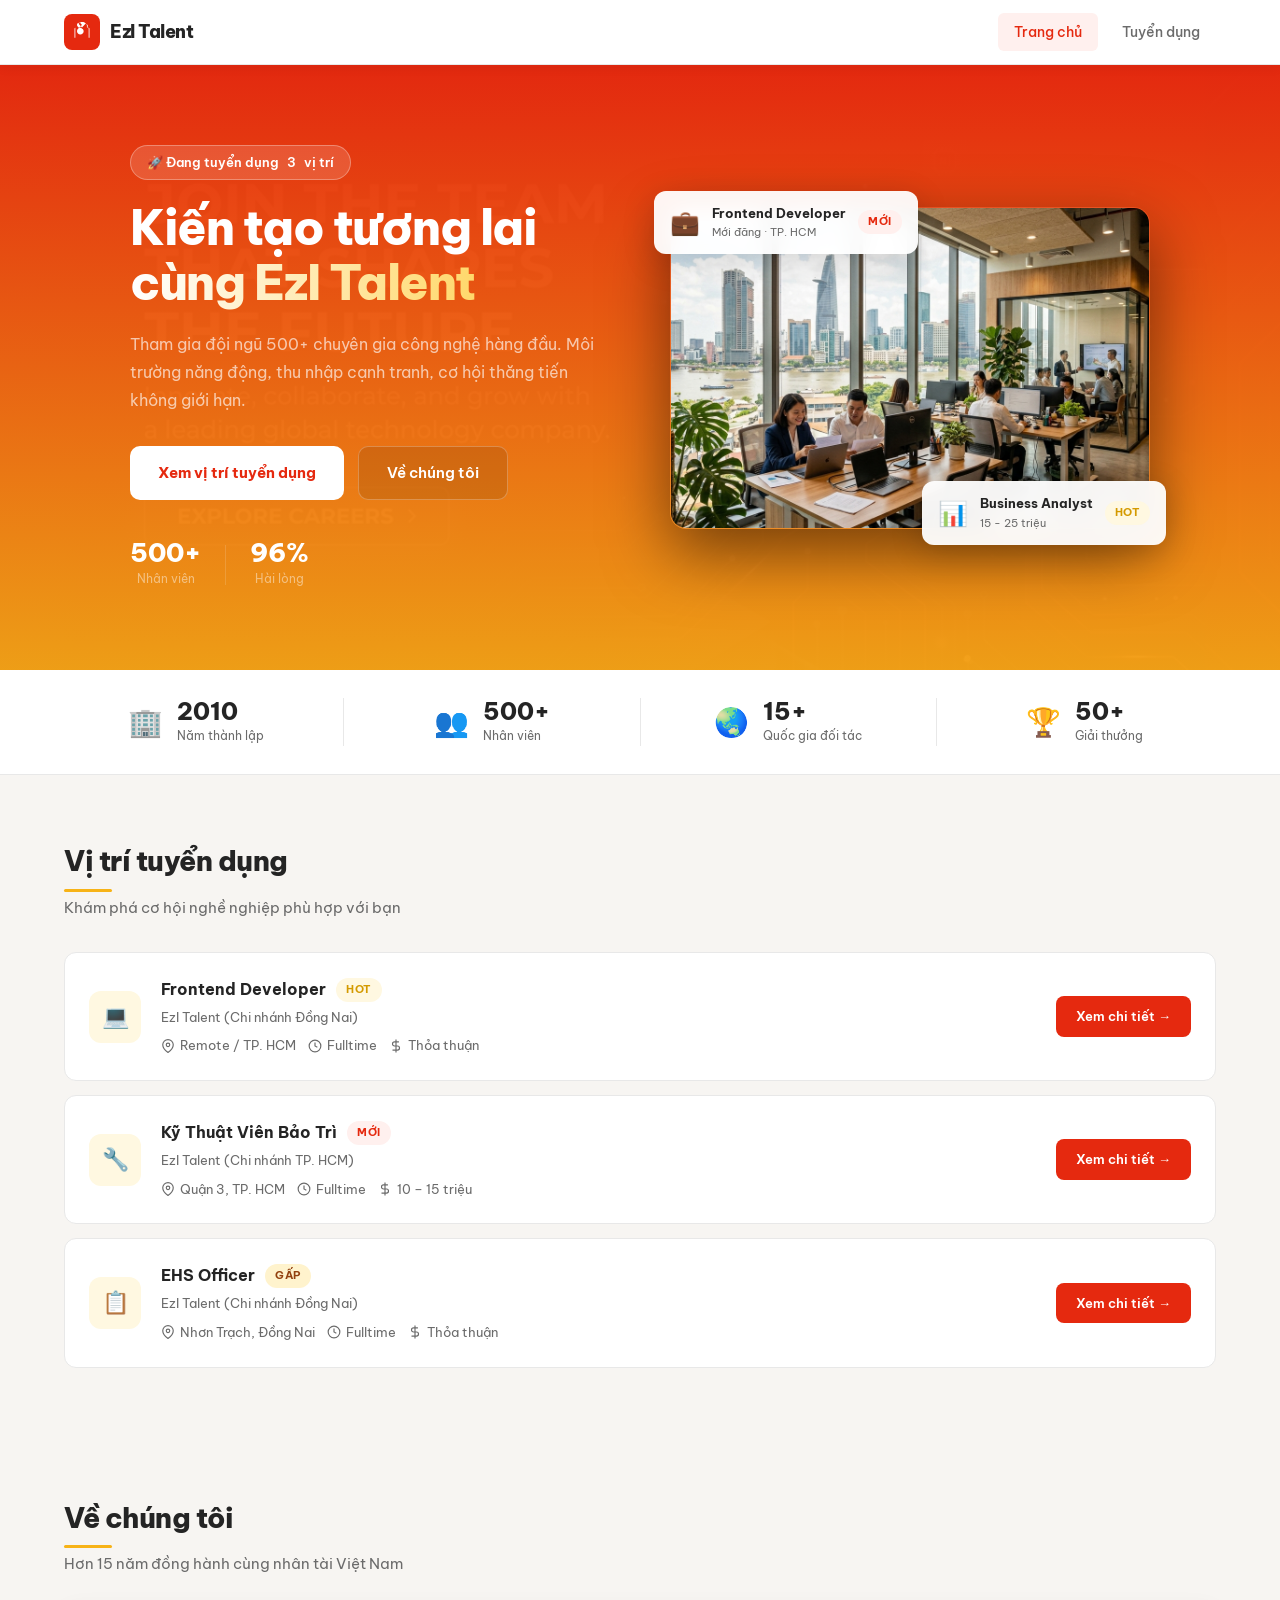
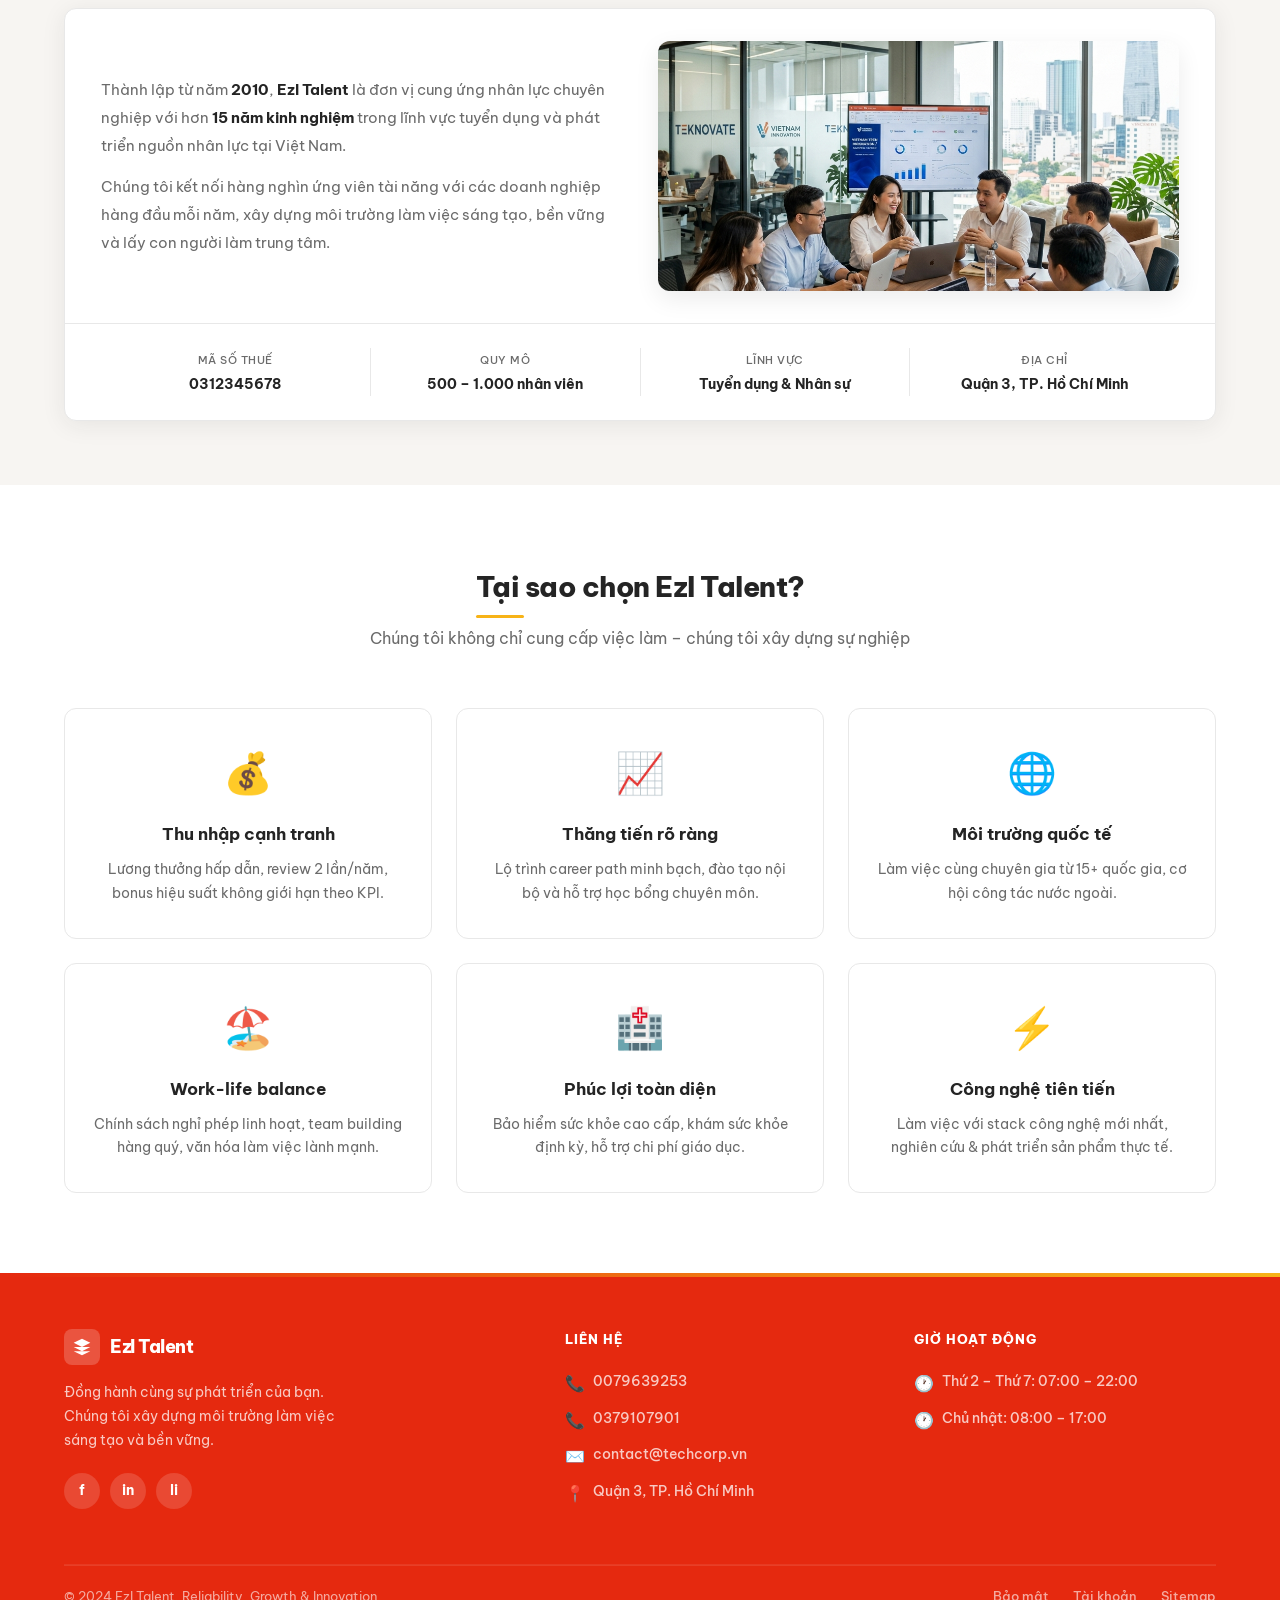
==== index.html @ e42f7048 "Update UI changes" ====
<!DOCTYPE html>
<html lang="vi">
<head>
  <meta charset="UTF-8" />
  <meta name="viewport" content="width=device-width, initial-scale=1.0" />
  <title>EzI Talent – Tuyển Dụng Nhân Tài</title>
  <meta name="description" content="EzI Talent tuyển dụng nhân tài công nghệ hàng đầu. Tham gia đội ngũ chuyên nghiệp, môi trường năng động, phát triển không giới hạn." />
  <link rel="stylesheet" href="style.css" />
  <link rel="stylesheet" href="home.css" />
</head>
<body>

<!-- NAVBAR -->
<nav class="navbar">
  <div class="container navbar-inner">
    <a href="index.html" class="logo">
      <div class="logo-icon">
        <svg viewBox="0 0 24 24"><path d="M20 6h-2.18c.07-.44.18-.88.18-1.34C18 2.54 15.46 0 12.34 0c-1.74 0-3.41.81-4.5 2.09L12 6.5l4.16-4.41C17.37 2.04 19 3.34 19 4.66c0 .7-.34 1.34-.85 1.79L17.5 7H20c.55 0 1 .45 1 1v11H3V8c0-.55.45-1 1-1h4.27l-1.25-1.25C6.54 5.29 6 4.5 6 3.6c0-1.49 1.21-2.6 2.66-2.6.84 0 1.62.38 2.13.98L12 3.5l1.21-1.52A3.6 3.6 0 0 1 13.34 2h-.01L6.68 8.75A4.34 4.34 0 0 0 6 11c0 2.21 1.79 4 4 4s4-1.79 4-4c0-.92-.32-1.75-.85-2.42L10.5 7H4V19h16V8c0-1.1-.9-2-2-2z"/></svg>
      </div>
      EzI Talent
    </a>
    <button class="nav-toggle" id="nav-toggle" aria-label="Menu" onclick="toggleNav()">
      <span></span><span></span><span></span>
    </button>
    <div class="nav-links" id="nav-links">
      <a href="index.html" class="active">Trang chủ</a>
      <a href="index.html#jobs">Tuyển dụng</a>
    </div>
  </div>
</nav>

<!-- HERO -->
<section class="hero">
  <div class="hero-bg"></div>
  <div class="hero-overlay"></div>
  <div class="container hero-content">
    <div class="hero-text">
      <div class="hero-eyebrow" id="job-count-eyebrow">🚀 Đang tuyển dụng <span id="job-count">3</span> vị trí</div>
      <h1 class="hero-title">Kiến tạo tương lai<br/><span>cùng EzI Talent</span></h1>
      <p class="hero-desc">Tham gia đội ngũ 500+ chuyên gia công nghệ hàng đầu. Môi trường năng động, thu nhập cạnh tranh, cơ hội thăng tiến không giới hạn.</p>
      <div class="hero-actions">
        <a href="#jobs" class="hero-btn-main">Xem vị trí tuyển dụng</a>
        <a href="#about" class="hero-btn-outline">Về chúng tôi</a>
      </div>
      <div class="hero-stats">
        <div class="hero-stat"><span class="hero-stat-num">500+</span><span class="hero-stat-label">Nhân viên</span></div>

        <div class="hero-stat-divider"></div>
        <div class="hero-stat"><span class="hero-stat-num">96%</span><span class="hero-stat-label">Hài lòng</span></div>
      </div>
    </div>
    <div class="hero-visual">
      <div class="hero-card-float">
        <div class="hcf-icon">💼</div>
        <div><div class="hcf-title">Frontend Developer</div><div class="hcf-sub">Mới đăng · TP. HCM</div></div>
        <span class="badge badge-new">Mới</span>
      </div>
      <div class="hero-card-float hcf2">
        <div class="hcf-icon">📊</div>
        <div><div class="hcf-title">Business Analyst</div><div class="hcf-sub">15 - 25 triệu</div></div>
        <span class="badge badge-hot">Hot</span>
      </div>
      <div class="hero-img-wrap">
        <img src="office_banner.png" alt="EzI Talent office" />
      </div>
    </div>
  </div>
</section>

<!-- STATS BAR -->
<section class="stats-bar">
  <div class="container stats-grid">
    <div class="stat-item">
      <div class="stat-icon">🏢</div>
      <div><div class="stat-num">2010</div><div class="stat-label">Năm thành lập</div></div>
    </div>
    <div class="stat-divider"></div>
    <div class="stat-item">
      <div class="stat-icon">👥</div>
      <div><div class="stat-num">500+</div><div class="stat-label">Nhân viên</div></div>
    </div>
    <div class="stat-divider"></div>
    <div class="stat-item">
      <div class="stat-icon">🌏</div>
      <div><div class="stat-num">15+</div><div class="stat-label">Quốc gia đối tác</div></div>
    </div>
    <div class="stat-divider"></div>
    <div class="stat-item">
      <div class="stat-icon">🏆</div>
      <div><div class="stat-num">50+</div><div class="stat-label">Giải thưởng</div></div>
    </div>
  </div>
</section>



<!-- JOBS SECTION -->
<section class="jobs-section" id="jobs">
  <div class="container">

    <div class="jobs-header">
      <div>
        <h2 class="section-title">Vị trí tuyển dụng</h2>
        <p class="jobs-subtitle">Khám phá cơ hội nghề nghiệp phù hợp với bạn</p>
      </div>
    </div>

    <div class="jobs-list" id="jobs-list">

      <div class="job-card" data-cat="tech">
        <div class="job-icon">💻</div>
        <div class="job-info">
          <div class="job-title-row">
            <span class="job-title">Frontend Developer</span>
            <span class="badge badge-hot">Hot</span>
          </div>
          <div class="job-company">EzI Talent (Chi nhánh Đồng Nai)</div>
          <div class="job-meta">
            <span class="job-meta-item"><svg viewBox="0 0 24 24" fill="none" stroke="currentColor" stroke-width="2"><path d="M21 10c0 7-9 13-9 13s-9-6-9-13a9 9 0 0 1 18 0z"/><circle cx="12" cy="10" r="3"/></svg>Remote / TP. HCM</span>
            <span class="job-meta-item"><svg viewBox="0 0 24 24" fill="none" stroke="currentColor" stroke-width="2"><circle cx="12" cy="12" r="10"/><polyline points="12,6 12,12 16,14"/></svg>Fulltime</span>
            <span class="job-meta-item"><svg viewBox="0 0 24 24" fill="none" stroke="currentColor" stroke-width="2"><line x1="12" y1="1" x2="12" y2="23"/><path d="M17 5H9.5a3.5 3.5 0 0 0 0 7h5a3.5 3.5 0 0 1 0 7H6"/></svg>Thỏa thuận</span>
          </div>
        </div>
        <a href="job-detail.html" class="btn-detail">Xem chi tiết →</a>
      </div>

      <div class="job-card" data-cat="tech">
        <div class="job-icon">🔧</div>
        <div class="job-info">
          <div class="job-title-row">
            <span class="job-title">Kỹ Thuật Viên Bảo Trì</span>
            <span class="badge badge-new">Mới</span>
          </div>
          <div class="job-company">EzI Talent (Chi nhánh TP. HCM)</div>
          <div class="job-meta">
            <span class="job-meta-item"><svg viewBox="0 0 24 24" fill="none" stroke="currentColor" stroke-width="2"><path d="M21 10c0 7-9 13-9 13s-9-6-9-13a9 9 0 0 1 18 0z"/><circle cx="12" cy="10" r="3"/></svg>Quận 3, TP. HCM</span>
            <span class="job-meta-item"><svg viewBox="0 0 24 24" fill="none" stroke="currentColor" stroke-width="2"><circle cx="12" cy="12" r="10"/><polyline points="12,6 12,12 16,14"/></svg>Fulltime</span>
            <span class="job-meta-item"><svg viewBox="0 0 24 24" fill="none" stroke="currentColor" stroke-width="2"><line x1="12" y1="1" x2="12" y2="23"/><path d="M17 5H9.5a3.5 3.5 0 0 0 0 7h5a3.5 3.5 0 0 1 0 7H6"/></svg>10 – 15 triệu</span>
          </div>
        </div>
        <a href="job-detail.html" class="btn-detail">Xem chi tiết →</a>
      </div>

      <div class="job-card" data-cat="biz">
        <div class="job-icon">📋</div>
        <div class="job-info">
          <div class="job-title-row">
            <span class="job-title">EHS Officer</span>
            <span class="badge badge-urgent">Gấp</span>
          </div>
          <div class="job-company">EzI Talent (Chi nhánh Đồng Nai)</div>
          <div class="job-meta">
            <span class="job-meta-item"><svg viewBox="0 0 24 24" fill="none" stroke="currentColor" stroke-width="2"><path d="M21 10c0 7-9 13-9 13s-9-6-9-13a9 9 0 0 1 18 0z"/><circle cx="12" cy="10" r="3"/></svg>Nhơn Trạch, Đồng Nai</span>
            <span class="job-meta-item"><svg viewBox="0 0 24 24" fill="none" stroke="currentColor" stroke-width="2"><circle cx="12" cy="12" r="10"/><polyline points="12,6 12,12 16,14"/></svg>Fulltime</span>
            <span class="job-meta-item"><svg viewBox="0 0 24 24" fill="none" stroke="currentColor" stroke-width="2"><line x1="12" y1="1" x2="12" y2="23"/><path d="M17 5H9.5a3.5 3.5 0 0 0 0 7h5a3.5 3.5 0 0 1 0 7H6"/></svg>Thỏa thuận</span>
          </div>
        </div>
        <a href="job-detail.html" class="btn-detail">Xem chi tiết →</a>
      </div>


    </div>


  </div>
</section>

<!-- ABOUT US -->
<section class="about-section" id="about">
  <div class="container">

    <div class="jobs-header">
      <div>
        <h2 class="section-title">Về chúng tôi</h2>
        <p class="jobs-subtitle">Hơn 15 năm đồng hành cùng nhân tài Việt Nam</p>
      </div>
    </div>

    <div class="about-card">
      <div class="about-card-body">
        <div class="about-card-content">
          <p class="about-desc">
            Thành lập từ năm <strong>2010</strong>, <strong>EzI Talent</strong> là đơn vị cung ứng nhân lực chuyên nghiệp với hơn <strong>15 năm kinh nghiệm</strong> trong lĩnh vực tuyển dụng và phát triển nguồn nhân lực tại Việt Nam.
          </p>
          <p class="about-desc">
            Chúng tôi kết nối hàng nghìn ứng viên tài năng với các doanh nghiệp hàng đầu mỗi năm, xây dựng môi trường làm việc sáng tạo, bền vững và lấy con người làm trung tâm.
          </p>
        </div>
        <div class="about-card-image">
          <img src="team_photo.png" alt="Đội ngũ EzI Talent" />
        </div>
      </div>
      <div class="about-highlights">
        <div class="about-hl-item">
          <span class="about-hl-label">Mã số thuế</span>
          <span class="about-hl-val">0312345678</span>
        </div>
        <div class="about-hl-divider"></div>
        <div class="about-hl-item">
          <span class="about-hl-label">Quy mô</span>
          <span class="about-hl-val">500 – 1.000 nhân viên</span>
        </div>
        <div class="about-hl-divider"></div>
        <div class="about-hl-item">
          <span class="about-hl-label">Lĩnh vực</span>
          <span class="about-hl-val">Tuyển dụng & Nhân sự</span>
        </div>
        <div class="about-hl-divider"></div>
        <div class="about-hl-item">
          <span class="about-hl-label">Địa chỉ</span>
          <span class="about-hl-val">Quận 3, TP. Hồ Chí Minh</span>
        </div>
      </div>
    </div>

  </div>
</section>

<!-- WHY US -->
<section class="why-section">
  <div class="container">
    <div class="why-header">
      <h2 class="section-title">Tại sao chọn EzI Talent?</h2>
      <p>Chúng tôi không chỉ cung cấp việc làm – chúng tôi xây dựng sự nghiệp</p>
    </div>
    <div class="why-grid">
      <div class="why-card">
        <div class="why-icon">💰</div>
        <h3>Thu nhập cạnh tranh</h3>
        <p>Lương thưởng hấp dẫn, review 2 lần/năm, bonus hiệu suất không giới hạn theo KPI.</p>
      </div>
      <div class="why-card">
        <div class="why-icon">📈</div>
        <h3>Thăng tiến rõ ràng</h3>
        <p>Lộ trình career path minh bạch, đào tạo nội bộ và hỗ trợ học bổng chuyên môn.</p>
      </div>
      <div class="why-card">
        <div class="why-icon">🌐</div>
        <h3>Môi trường quốc tế</h3>
        <p>Làm việc cùng chuyên gia từ 15+ quốc gia, cơ hội công tác nước ngoài.</p>
      </div>
      <div class="why-card">
        <div class="why-icon">🏖️</div>
        <h3>Work-life balance</h3>
        <p>Chính sách nghỉ phép linh hoạt, team building hàng quý, văn hóa làm việc lành mạnh.</p>
      </div>
      <div class="why-card">
        <div class="why-icon">🏥</div>
        <h3>Phúc lợi toàn diện</h3>
        <p>Bảo hiểm sức khỏe cao cấp, khám sức khỏe định kỳ, hỗ trợ chi phí giáo dục.</p>
      </div>
      <div class="why-card">
        <div class="why-icon">⚡</div>
        <h3>Công nghệ tiên tiến</h3>
        <p>Làm việc với stack công nghệ mới nhất, nghiên cứu & phát triển sản phẩm thực tế.</p>
      </div>
    </div>
  </div>
</section>

<!-- FOOTER -->
<footer>
  <div class="container">
    <div class="footer-grid">
      <div class="footer-brand">
        <div class="logo">
          <div class="logo-icon">
            <svg viewBox="0 0 24 24"><path d="M12 2L2 7l10 5 10-5-10-5zM2 17l10 5 10-5M2 12l10 5 10-5"/></svg>
          </div>
          EzI Talent
        </div>
        <p>Đồng hành cùng sự phát triển của bạn. Chúng tôi xây dựng môi trường làm việc sáng tạo và bền vững.</p>
        <div class="footer-socials">
          <a href="#" title="Facebook">f</a>
          <a href="#" title="Instagram">in</a>
          <a href="#" title="LinkedIn">li</a>
        </div>
      </div>

      <div class="footer-col">
        <h4>Liên hệ</h4>
        <div class="contact-item"><span>📞</span> 0079639253</div>
        <div class="contact-item"><span>📞</span> 0379107901</div>
        <div class="contact-item"><span>✉️</span> contact@techcorp.vn</div>
        <div class="contact-item"><span>📍</span> Quận 3, TP. Hồ Chí Minh</div>
      </div>
      <div class="footer-col">
        <h4>Giờ hoạt động</h4>
        <div class="contact-item"><span>🕐</span>Thứ 2 – Thứ 7: 07:00 – 22:00</div>
        <div class="contact-item"><span>🕐</span>Chủ nhật: 08:00 – 17:00</div>
      </div>
    </div>
    <div class="footer-bottom">
      <span>© 2024 EzI Talent. Reliability, Growth & Innovation.</span>
      <div class="footer-bottom-links">
        <a href="#">Bảo mật</a>
        <a href="#">Tài khoản</a>
        <a href="#">Sitemap</a>
      </div>
    </div>
  </div>
</footer>

<script>


// Auto-count job listings
(function() {
  const count = document.querySelectorAll('#jobs-list .job-card').length;
  const el = document.getElementById('job-count');
  if (el && count > 0) el.textContent = count;
})();

// Animate on scroll
const observer = new IntersectionObserver(entries => {
  entries.forEach(e => { if(e.isIntersecting) { e.target.classList.add('visible'); }});
}, { threshold: 0.1 });
document.querySelectorAll('.job-card, .why-card, .stat-item').forEach(el => {
  el.style.opacity = '0'; el.style.transform = 'translateY(20px)';
  el.style.transition = 'opacity 0.5s ease, transform 0.5s ease';
  observer.observe(el);
});
document.addEventListener('DOMContentLoaded', () => {
  document.querySelectorAll('.visible').forEach(el => {
    el.style.opacity = '1'; el.style.transform = 'translateY(0)';
  });
});
const obs2 = new IntersectionObserver(entries => {
  entries.forEach(e => {
    if(e.isIntersecting) { e.target.style.opacity='1'; e.target.style.transform='translateY(0)'; }
  });
}, { threshold: 0.1, rootMargin: '0px 0px -50px 0px' });
document.querySelectorAll('.job-card, .why-card').forEach(el => obs2.observe(el));
</script>
<script>
function toggleNav() {
  const btn = document.getElementById("nav-toggle");
  const links = document.getElementById("nav-links");
  btn.classList.toggle("open");
  links.classList.toggle("open");
}
// Close nav when a link is clicked
document.querySelectorAll(".nav-links a").forEach(a => {
  a.addEventListener("click", () => {
    document.getElementById("nav-toggle").classList.remove("open");
    document.getElementById("nav-links").classList.remove("open");
  });
});
</script>
</body>
</html>
---- style.css ----
@import url('https://fonts.googleapis.com/css2?family=Be+Vietnam+Pro:ital,wght@0,300;0,400;0,500;0,600;0,700;0,800;1,400&display=swap');

:root {
  --primary: #E5290F;
  --primary-dark: #B71C0A;
  --primary-light: #FFF0EE;
  --secondary: #F7B317;
  --secondary-dark: #D49A00;
  --secondary-light: #FFF8E1;
  --tertiary: #FFD86B;
  --dark: #242424;
  --text: #242424;
  --text-light: #6B6B6B;
  --border: #E8E8E8;
  --bg: #F7F5F2;
  --white: #FFFFFF;
  --shadow: 0 4px 24px rgba(36, 36, 36, 0.08);
  --shadow-hover: 0 8px 40px rgba(229, 41, 15, 0.15);
  --radius: 12px;
  --radius-sm: 6px;
  --transition: all 0.3s cubic-bezier(0.4, 0, 0.2, 1);
}

* {
  margin: 0;
  padding: 0;
  box-sizing: border-box;
}

html {
  scroll-behavior: smooth;
}

body {
  font-family: 'Be Vietnam Pro', sans-serif;
  color: var(--text);
  background: var(--white);
  line-height: 1.6;
  font-size: 15px;
}

a {
  text-decoration: none;
  color: inherit;
}

ul {
  list-style: none;
}

img {
  max-width: 100%;
  display: block;
}

.container {
  max-width: 1200px;
  margin: 0 auto;
  padding: 0 24px;
}

/* ===== NAVBAR ===== */
.navbar {
  position: sticky;
  top: 0;
  z-index: 1000;
  background: var(--white);
  border-bottom: 1px solid var(--border);
  box-shadow: 0 2px 12px rgba(36, 36, 36, 0.06);
}

.navbar-inner {
  display: flex;
  align-items: center;
  justify-content: space-between;
  height: 64px;
}

.logo {
  display: flex;
  align-items: center;
  gap: 10px;
  font-weight: 800;
  font-size: 18px;
  color: var(--dark);
  letter-spacing: -0.5px;
  flex-shrink: 0;
}

.logo-icon {
  width: 36px;
  height: 36px;
  background: var(--primary);
  border-radius: 8px;
  display: flex;
  align-items: center;
  justify-content: center;
  flex-shrink: 0;
}

.logo-icon svg {
  width: 20px;
  height: 20px;
  fill: white;
}

.nav-links {
  display: flex;
  align-items: center;
  gap: 8px;
}

.nav-links a {
  padding: 8px 16px;
  border-radius: var(--radius-sm);
  font-weight: 500;
  font-size: 14px;
  color: var(--text-light);
  transition: var(--transition);
}

.nav-links a:hover,
.nav-links a.active {
  color: var(--primary);
  background: var(--primary-light);
}

/* Hamburger button */
.nav-toggle {
  display: none;
  flex-direction: column;
  justify-content: center;
  align-items: center;
  gap: 5px;
  width: 40px;
  height: 40px;
  background: none;
  border: none;
  cursor: pointer;
  padding: 6px;
  border-radius: var(--radius-sm);
  transition: var(--transition);
}

.nav-toggle:hover {
  background: var(--primary-light);
}

.nav-toggle span {
  display: block;
  width: 22px;
  height: 2px;
  background: var(--dark);
  border-radius: 2px;
  transition: var(--transition);
}

.nav-toggle.open span:nth-child(1) {
  transform: translateY(7px) rotate(45deg);
}
.nav-toggle.open span:nth-child(2) {
  opacity: 0;
}
.nav-toggle.open span:nth-child(3) {
  transform: translateY(-7px) rotate(-45deg);
}

.btn-primary {
  background: var(--primary);
  color: var(--white) !important;
  padding: 10px 22px !important;
  border-radius: 8px !important;
  font-weight: 600 !important;
  font-size: 14px !important;
  transition: var(--transition) !important;
  border: none;
  cursor: pointer;
}

.btn-primary:hover {
  background: var(--primary-dark) !important;
  transform: translateY(-1px);
  box-shadow: 0 4px 16px rgba(229, 41, 15, 0.3) !important;
  color: white !important;
}

/* ===== BADGE ===== */
.badge {
  display: inline-flex;
  align-items: center;
  padding: 3px 10px;
  border-radius: 20px;
  font-size: 11px;
  font-weight: 700;
  letter-spacing: 0.5px;
  text-transform: uppercase;
  white-space: nowrap;
}

.badge-hot {
  background: var(--secondary-light);
  color: var(--secondary-dark);
}

.badge-new {
  background: var(--primary-light);
  color: var(--primary);
}

.badge-urgent {
  background: #FFF3CD;
  color: #92400E;
}

/* ===== FOOTER ===== */
footer {
  background: var(--primary);
  color: rgba(255, 255, 255, 0.85);
  padding-top: 56px;
  position: relative;
}

footer::before {
  content: '';
  position: absolute;
  top: 0;
  left: 0;
  right: 0;
  height: 4px;
  background: linear-gradient(90deg, var(--primary), var(--secondary));
}

.footer-grid {
  display: grid;
  grid-template-columns: 1.5fr 1fr 1fr;
  gap: 48px;
  padding-bottom: 48px;
  border-bottom: 1px solid rgba(255, 255, 255, 0.08);
}

.footer-brand .logo {
  color: white;
  margin-bottom: 16px;
}

.footer-brand .logo-icon {
  background: rgba(255, 255, 255, 0.2);
}

.footer-brand p {
  font-size: 14px;
  line-height: 1.7;
  color: rgba(255, 255, 255, 0.75);
  max-width: 280px;
}

.footer-socials {
  display: flex;
  gap: 10px;
  margin-top: 20px;
}

.footer-socials a {
  width: 36px;
  height: 36px;
  border-radius: 50%;
  background: rgba(255, 255, 255, 0.15);
  color: white;
  display: flex;
  align-items: center;
  justify-content: center;
  transition: var(--transition);
  font-size: 14px;
  font-weight: 700;
}

.footer-socials a:hover {
  background: white;
  color: var(--primary);
  transform: translateY(-2px);
}

.footer-col h4 {
  font-size: 13px;
  font-weight: 800;
  text-transform: uppercase;
  letter-spacing: 1px;
  color: white;
  margin-bottom: 20px;
}

.footer-col ul li {
  margin-bottom: 10px;
}

.footer-col ul li a {
  font-size: 14px;
  color: rgba(255, 255, 255, 0.75);
  transition: var(--transition);
  font-weight: 500;
}

.footer-col ul li a:hover {
  color: var(--secondary);
  padding-left: 4px;
}

.footer-col .contact-item {
  display: flex;
  align-items: flex-start;
  gap: 8px;
  margin-bottom: 10px;
  font-size: 14px;
  font-weight: 500;
  color: rgba(255, 255, 255, 0.75);
}

.footer-col .contact-item span {
  font-size: 16px;
  margin-top: 1px;
  color: white;
}

.footer-bottom {
  display: flex;
  align-items: center;
  justify-content: space-between;
  padding: 20px 0;
  font-size: 13px;
  color: rgba(255, 255, 255, 0.6);
  border-top: 1px solid rgba(255, 255, 255, 0.1);
  flex-wrap: wrap;
  gap: 12px;
}

.footer-bottom-links {
  display: flex;
  gap: 24px;
  font-weight: 500;
  flex-wrap: wrap;
}

.footer-bottom-links a {
  color: rgba(255, 255, 255, 0.6);
  transition: var(--transition);
}

.footer-bottom-links a:hover {
  color: var(--secondary);
}

/* ===== JOB CARD ===== */
.job-card {
  background: white;
  border: 1px solid var(--border);
  border-radius: var(--radius);
  padding: 24px;
  display: flex;
  align-items: center;
  gap: 20px;
  transition: var(--transition);
  position: relative;
  overflow: hidden;
}

.job-card::before {
  content: '';
  position: absolute;
  left: 0;
  top: 0;
  bottom: 0;
  width: 3px;
  background: var(--secondary);
  transform: scaleY(0);
  transition: var(--transition);
  border-radius: 3px 0 0 3px;
}

.job-card:hover {
  box-shadow: var(--shadow-hover);
  transform: translateY(-2px);
  border-color: rgba(229, 41, 15, 0.2);
}

.job-card:hover::before {
  transform: scaleY(1);
}

.job-icon {
  width: 52px;
  height: 52px;
  flex-shrink: 0;
  background: var(--secondary-light);
  border-radius: 12px;
  display: flex;
  align-items: center;
  justify-content: center;
  font-size: 22px;
}

.job-info {
  flex: 1;
  min-width: 0;
}

.job-title-row {
  display: flex;
  align-items: center;
  gap: 10px;
  margin-bottom: 4px;
  flex-wrap: wrap;
}

.job-title {
  font-size: 16px;
  font-weight: 700;
  color: var(--dark);
  transition: var(--transition);
}

.job-card:hover .job-title {
  color: var(--primary);
}

.job-company {
  font-size: 13px;
  color: var(--text-light);
  margin-bottom: 8px;
  white-space: nowrap;
  overflow: hidden;
  text-overflow: ellipsis;
}

.job-meta {
  display: flex;
  gap: 12px;
  flex-wrap: wrap;
}

.job-meta-item {
  display: flex;
  align-items: center;
  gap: 5px;
  font-size: 13px;
  color: var(--text-light);
  white-space: nowrap;
}

.job-meta-item svg {
  width: 14px;
  height: 14px;
  flex-shrink: 0;
}

.btn-detail {
  background: var(--primary);
  color: white;
  padding: 10px 20px;
  border-radius: 8px;
  font-weight: 600;
  font-size: 13px;
  white-space: nowrap;
  transition: var(--transition);
  border: none;
  cursor: pointer;
  display: inline-flex;
  align-items: center;
  gap: 6px;
  flex-shrink: 0;
}

.btn-detail:hover {
  background: var(--primary-dark);
  transform: translateY(-1px);
  box-shadow: 0 4px 14px rgba(229, 41, 15, 0.35);
}

/* ===== SECTION TITLE ===== */
.section-title {
  font-size: 28px;
  font-weight: 800;
  color: var(--dark);
  letter-spacing: -0.5px;
  position: relative;
  display: inline-block;
}

.section-title::after {
  content: '';
  position: absolute;
  left: 0;
  bottom: -8px;
  width: 48px;
  height: 3px;
  background: var(--secondary);
  border-radius: 2px;
}

/* ===== RESPONSIVE ===== */

/* Tablet: 768px - 1024px */
@media (max-width: 1024px) {
  .footer-grid {
    grid-template-columns: 1fr 1fr;
    gap: 32px;
  }
}

/* Mobile: <= 768px */
@media (max-width: 768px) {
  .container {
    padding: 0 16px;
  }

  /* Navbar mobile */
  .nav-toggle {
    display: flex;
  }

  .nav-links {
    display: none;
    position: absolute;
    top: 64px;
    left: 0;
    right: 0;
    background: white;
    border-bottom: 1px solid var(--border);
    box-shadow: 0 8px 24px rgba(0,0,0,0.1);
    flex-direction: column;
    padding: 12px 16px;
    gap: 4px;
    z-index: 999;
  }

  .nav-links.open {
    display: flex;
  }

  .nav-links a {
    padding: 12px 16px;
    font-size: 15px;
    border-radius: var(--radius-sm);
  }

  /* Job card mobile */
  .job-card {
    flex-wrap: wrap;
    padding: 16px;
    gap: 12px;
  }

  .job-icon {
    width: 44px;
    height: 44px;
    font-size: 20px;
  }

  .job-info {
    flex: 1;
    min-width: 0;
  }

  .job-title {
    font-size: 14px;
  }

  .job-meta {
    gap: 8px;
  }

  .job-meta-item {
    font-size: 12px;
  }

  .btn-detail {
    width: 100%;
    justify-content: center;
    padding: 10px;
  }

  /* Footer */
  .footer-grid {
    grid-template-columns: 1fr 1fr;
    gap: 28px;
  }

  .footer-bottom {
    flex-direction: column;
    text-align: center;
    gap: 8px;
  }

  .footer-bottom-links {
    justify-content: center;
  }

  .section-title {
    font-size: 24px;
  }
}

/* Small mobile: <= 480px */
@media (max-width: 480px) {
  .footer-grid {
    grid-template-columns: 1fr;
  }

  .section-title {
    font-size: 20px;
  }

  .badge {
    font-size: 10px;
    padding: 2px 8px;
  }
}
---- home.css ----
/* HOME PAGE SPECIFIC STYLES */

/* HERO */
.hero {
  position: relative;
  min-height: 600px;
  display: flex;
  align-items: center;
  overflow: hidden;
  background: var(--primary);
}

.hero-bg {
  position: absolute;
  inset: 0;
  background: url('hero_bg.png') center/cover no-repeat;
  opacity: 0.2;
}

.hero-overlay {
  position: absolute;
  inset: 0;
  background: linear-gradient(to bottom, rgba(229, 41, 15, 0.95) 0%, rgba(247, 179, 23, 0.85) 100%);
}

.hero-content {
  position: relative;
  z-index: 2;
  display: grid;
  grid-template-columns: 1fr 1fr;
  gap: 60px;
  align-items: center;
  padding: 80px 24px;
}

.hero-eyebrow {
  display: inline-flex;
  align-items: center;
  gap: 8px;
  background: rgba(255, 255, 255, 0.15);
  border: 1px solid rgba(255, 255, 255, 0.3);
  color: white;
  padding: 6px 16px;
  border-radius: 20px;
  font-size: 13px;
  font-weight: 600;
  margin-bottom: 20px;
  animation: fadeInDown 0.6s ease;
}

.hero-title {
  font-size: 48px;
  font-weight: 800;
  color: white;
  line-height: 1.15;
  letter-spacing: -1.5px;
  margin-bottom: 20px;
  animation: fadeInUp 0.7s ease;
}

.hero-title span {
  background: linear-gradient(90deg, #FFFFFF, var(--tertiary));
  -webkit-background-clip: text;
  -webkit-text-fill-color: transparent;
  background-clip: text;
}

.hero-desc {
  color: rgba(255, 255, 255, 0.65);
  font-size: 16px;
  line-height: 1.75;
  max-width: 480px;
  margin-bottom: 32px;
  animation: fadeInUp 0.8s ease;
}

.hero-actions {
  display: flex;
  gap: 14px;
  margin-bottom: 40px;
  animation: fadeInUp 0.9s ease;
  flex-wrap: wrap;
}

.hero-btn-main {
  background: white;
  color: var(--primary);
  padding: 14px 28px;
  border-radius: 10px;
  font-weight: 700;
  font-size: 15px;
  transition: var(--transition);
  display: inline-flex;
  align-items: center;
  gap: 8px;
}

.hero-btn-main:hover {
  background: var(--secondary-light);
  transform: translateY(-2px);
  box-shadow: 0 8px 24px rgba(0, 0, 0, 0.15);
  color: var(--primary-dark);
}

.hero-btn-outline {
  background: rgba(0, 0, 0, 0.1);
  color: white;
  padding: 14px 28px;
  border-radius: 10px;
  font-weight: 600;
  font-size: 15px;
  border: 1px solid rgba(255, 255, 255, 0.25);
  transition: var(--transition);
}

.hero-btn-outline:hover {
  background: rgba(0, 0, 0, 0.2);
  color: white;
  border-color: rgba(255, 255, 255, 0.5);
}

.hero-stats {
  display: flex;
  align-items: center;
  gap: 24px;
  animation: fadeInUp 1s ease;
  flex-wrap: wrap;
}

.hero-stat {
  text-align: center;
}

.hero-stat-num {
  display: block;
  font-size: 26px;
  font-weight: 800;
  color: white;
  line-height: 1;
}

.hero-stat-label {
  font-size: 12px;
  color: rgba(255, 255, 255, 0.45);
  margin-top: 4px;
}

.hero-stat-divider {
  width: 1px;
  height: 40px;
  background: rgba(255, 255, 255, 0.15);
}

/* Hero Visual */
.hero-visual {
  position: relative;
  animation: fadeInRight 0.9s ease;
}

.hero-img-wrap {
  border-radius: 16px;
  overflow: hidden;
  box-shadow: 0 24px 64px rgba(0, 0, 0, 0.5);
  border: 1px solid rgba(255, 255, 255, 0.08);
}

.hero-img-wrap img {
  width: 100%;
  height: 320px;
  object-fit: cover;
}

.hero-card-float {
  position: absolute;
  background: rgba(255, 255, 255, 0.95);
  backdrop-filter: blur(10px);
  border-radius: 12px;
  padding: 12px 16px;
  display: flex;
  align-items: center;
  gap: 12px;
  box-shadow: 0 8px 32px rgba(0, 0, 0, 0.18);
  animation: float 3s ease-in-out infinite;
  z-index: 10;
}

.hero-card-float.hcf2 {
  bottom: -16px;
  right: -16px;
  animation-delay: 1.5s;
}

.hero-card-float:not(.hcf2) {
  top: -16px;
  left: -16px;
}

.hcf-icon {
  font-size: 24px;
}

.hcf-title {
  font-size: 13px;
  font-weight: 700;
  color: var(--dark);
}

.hcf-sub {
  font-size: 11px;
  color: var(--text-light);
  margin-top: 1px;
}

/* STATS BAR */
.stats-bar {
  background: white;
  border-bottom: 1px solid var(--border);
  padding: 28px 0;
  box-shadow: 0 2px 12px rgba(0, 0, 0, 0.04);
}

.stats-grid {
  display: flex;
  align-items: center;
  justify-content: space-between;
  gap: 16px;
  flex-wrap: wrap;
}

.stat-item {
  display: flex;
  align-items: center;
  gap: 14px;
  flex: 1;
  justify-content: center;
  min-width: 120px;
}

.stat-icon {
  font-size: 28px;
}

.stat-num {
  font-size: 24px;
  font-weight: 800;
  color: var(--dark);
  line-height: 1;
}

.stat-label {
  font-size: 12px;
  color: var(--text-light);
  margin-top: 3px;
}

.stat-divider {
  width: 1px;
  height: 48px;
  background: var(--border);
}

/* JOBS */
.jobs-section {
  padding: 64px 0;
  background: var(--bg);
}

.jobs-section .search-box {
  margin-top: 24px;
  margin-bottom: 40px;
}

.search-box {
  display: flex;
  align-items: center;
  background: white;
  border: 1.5px solid var(--border);
  border-radius: 14px;
  overflow: hidden;
  box-shadow: var(--shadow);
  transition: var(--transition);
}

.search-box:focus-within {
  border-color: var(--primary);
  box-shadow: 0 0 0 3px rgba(211, 47, 47, 0.08);
}

.search-field {
  display: flex;
  align-items: center;
  gap: 10px;
  padding: 16px 20px;
  flex: 1;
  min-width: 0;
}

.search-field input,
.search-field select {
  border: none;
  outline: none;
  font-size: 14px;
  font-family: inherit;
  color: var(--text);
  background: transparent;
  width: 100%;
  min-width: 0;
}

.search-divider {
  width: 1px;
  height: 32px;
  background: var(--border);
  flex-shrink: 0;
}

.search-btn {
  background: var(--primary);
  color: white;
  border: none;
  cursor: pointer;
  padding: 0 32px;
  height: 60px;
  font-size: 15px;
  font-weight: 700;
  font-family: inherit;
  transition: var(--transition);
  white-space: nowrap;
  flex-shrink: 0;
}

.search-btn:hover {
  background: var(--primary-dark);
}

.jobs-header {
  display: flex;
  align-items: flex-end;
  justify-content: space-between;
  margin-bottom: 32px;
  gap: 16px;
  flex-wrap: wrap;
}

.jobs-subtitle {
  color: var(--text-light);
  margin-top: 12px;
  font-size: 15px;
}

.job-filter-tabs {
  display: flex;
  gap: 6px;
  flex-wrap: wrap;
}

.filter-tab {
  border: 1.5px solid var(--border);
  background: white;
  color: var(--text-light);
  padding: 8px 16px;
  border-radius: 8px;
  font-size: 13px;
  font-weight: 600;
  cursor: pointer;
  transition: var(--transition);
  font-family: inherit;
}

.filter-tab:hover,
.filter-tab.active {
  border-color: var(--primary);
  color: var(--primary);
  background: var(--primary-light);
}

.jobs-list {
  display: flex;
  flex-direction: column;
  gap: 14px;
}

.jobs-cta {
  text-align: center;
  margin-top: 36px;
}

.view-all-btn {
  display: inline-flex;
  align-items: center;
  gap: 6px;
  color: var(--primary);
  font-weight: 600;
  font-size: 15px;
  padding: 12px 28px;
  border: 1.5px solid var(--primary);
  border-radius: 10px;
  transition: var(--transition);
}

.view-all-btn:hover {
  background: var(--primary);
  color: white;
  transform: translateY(-2px);
  box-shadow: 0 6px 20px rgba(211, 47, 47, 0.25);
}

/* ABOUT */
.about-section {
  padding: 64px 0;
  background: var(--bg);
}

.about-card {
  background: white;
  border: 1px solid var(--border);
  border-radius: var(--radius);
  box-shadow: var(--shadow);
  overflow: hidden;
}

.about-card-body {
  padding: 32px 36px;
  border-bottom: 1px solid var(--border);
  display: grid;
  grid-template-columns: 1fr 1fr;
  gap: 36px;
  align-items: center;
}

.about-card-image img {
  width: 100%;
  height: 250px;
  object-fit: cover;
  border-radius: var(--radius);
  display: block;
  box-shadow: 0 8px 24px rgba(0, 0, 0, 0.08);
}

.about-desc {
  color: var(--text-light);
  font-size: 15px;
  line-height: 1.85;
  margin-bottom: 14px;
}

.about-desc:last-child {
  margin-bottom: 0;
}

.about-desc strong {
  color: var(--dark);
  font-weight: 700;
}

.about-highlights {
  display: flex;
  align-items: center;
  padding: 24px 36px;
  gap: 0;
}

.about-hl-item {
  display: flex;
  flex-direction: column;
  gap: 5px;
  flex: 1;
  text-align: center;
}

.about-hl-divider {
  width: 1px;
  height: 48px;
  background: var(--border);
  flex-shrink: 0;
}

.about-hl-label {
  font-size: 11px;
  color: var(--text-light);
  font-weight: 500;
  text-transform: uppercase;
  letter-spacing: 0.5px;
}

.about-hl-val {
  font-size: 14px;
  font-weight: 700;
  color: var(--dark);
  line-height: 1.3;
}


/* WHY */
.why-section {
  padding: 80px 0;
}

.why-header {
  text-align: center;
  margin-bottom: 56px;
}

.why-header p {
  color: var(--text-light);
  margin-top: 16px;
  font-size: 16px;
}

.why-grid {
  display: grid;
  grid-template-columns: repeat(3, 1fr);
  gap: 24px;
}

.why-card {
  background: white;
  border: 1px solid var(--border);
  border-radius: var(--radius);
  padding: 32px 28px;
  text-align: center;
  transition: var(--transition);
  position: relative;
  overflow: hidden;
}

.why-card::before {
  content: '';
  position: absolute;
  top: 0;
  left: 0;
  right: 0;
  height: 3px;
  background: linear-gradient(90deg, var(--primary), var(--secondary));
  transform: scaleX(0);
  transition: var(--transition);
}

.why-card:hover {
  box-shadow: var(--shadow-hover);
  transform: translateY(-4px);
  border-color: rgba(229, 41, 15, 0.15);
}

.why-card:hover::before {
  transform: scaleX(1);
}

.why-icon {
  font-size: 40px;
  margin-bottom: 16px;
}

.why-card h3 {
  font-size: 17px;
  font-weight: 700;
  color: var(--dark);
  margin-bottom: 10px;
}

.why-card p {
  font-size: 14px;
  color: var(--text-light);
  line-height: 1.7;
}

/* ANIMATIONS */
@keyframes fadeInDown {
  from { opacity: 0; transform: translateY(-16px); }
  to { opacity: 1; transform: translateY(0); }
}

@keyframes fadeInUp {
  from { opacity: 0; transform: translateY(20px); }
  to { opacity: 1; transform: translateY(0); }
}

@keyframes fadeInRight {
  from { opacity: 0; transform: translateX(30px); }
  to { opacity: 1; transform: translateX(0); }
}

@keyframes float {
  0%, 100% { transform: translateY(0); }
  50% { transform: translateY(-8px); }
}

/* ===== RESPONSIVE ===== */

/* Tablet landscape: 901px - 1024px */
@media (max-width: 1024px) {
  .hero-content {
    gap: 40px;
  }

  .hero-title {
    font-size: 40px;
  }
}

/* Tablet portrait: 769px - 900px */
@media (max-width: 900px) {
  .hero-content {
    grid-template-columns: 1fr;
    gap: 40px;
    padding: 60px 24px;
  }

  .hero-visual {
    display: none;
  }

  .hero-bg {
    background: url('office_banner.png') center/cover no-repeat;
    opacity: 0.5;
  }

  .hero-overlay {
    background: linear-gradient(to bottom, rgba(229, 41, 15, 0.8) 0%, rgba(247, 179, 23, 0.7) 100%);
  }

  .hero-title {
    font-size: 36px;
  }

  .why-grid {
    grid-template-columns: repeat(2, 1fr);
  }

  .jobs-header {
    flex-direction: column;
    align-items: flex-start;
  }

  .about-inner {
    grid-template-columns: 1fr;
    gap: 48px;
  }

  .about-visual {
    display: none;
  }
}

/* Mobile: <= 768px */
@media (max-width: 768px) {
  .hero {
    min-height: auto;
  }

  .hero-content {
    padding: 48px 16px;
  }

  .hero-title {
    font-size: 30px;
    letter-spacing: -0.5px;
  }

  .hero-desc {
    font-size: 14px;
  }

  .hero-eyebrow {
    font-size: 12px;
  }

  .hero-actions {
    flex-direction: column;
    gap: 10px;
    margin-bottom: 28px;
  }

  .hero-btn-main,
  .hero-btn-outline {
    text-align: center;
    justify-content: center;
    padding: 12px 20px;
    font-size: 14px;
  }

  .hero-stats {
    gap: 16px;
  }

  .hero-stat-num {
    font-size: 22px;
  }

  /* Stats bar */
  .stats-bar {
    padding: 20px 0;
  }

  .stats-grid {
    justify-content: center;
    gap: 12px;
  }

  .stat-divider {
    display: none;
  }

  .stat-item {
    flex: 0 0 calc(50% - 12px);
    justify-content: flex-start;
    min-width: auto;
    padding: 12px;
    background: var(--bg);
    border-radius: var(--radius-sm);
  }

  .stat-icon {
    font-size: 22px;
  }

  .stat-num {
    font-size: 20px;
  }

  /* Jobs section */
  .jobs-section {
    padding: 40px 0;
  }

  .search-box {
    flex-direction: column;
    border-radius: 12px;
  }

  .search-divider {
    width: calc(100% - 40px);
    height: 1px;
    margin: 0 20px;
  }

  .search-field {
    width: 100%;
    padding: 14px 16px;
  }

  .search-btn {
    width: 100%;
    border-radius: 0 0 10px 10px;
    height: 52px;
  }

  /* About section */
  .about-section {
    padding: 48px 0;
  }

  .about-card-body {
    grid-template-columns: 1fr;
    gap: 24px;
    padding: 24px;
  }

  .about-card-image img {
    height: 200px;
  }

  .about-highlights {
    gap: 20px;
  }

  .about-hl-num {
    font-size: 24px;
  }

  /* Why section */
  .why-section {
    padding: 48px 0;
  }

  .why-header {
    margin-bottom: 32px;
  }

  .why-header p {
    font-size: 14px;
  }

  .why-grid {
    grid-template-columns: 1fr;
    gap: 16px;
  }

  .why-card {
    padding: 24px 20px;
  }
}

/* Small mobile: <= 480px */
@media (max-width: 480px) {
  .hero-title {
    font-size: 26px;
  }

  .hero-stat-num {
    font-size: 20px;
  }

  .stat-item {
    flex: 0 0 calc(50% - 8px);
  }

  .filter-tab {
    padding: 7px 12px;
    font-size: 12px;
  }

  .jobs-section {
    padding: 32px 0;
  }
}
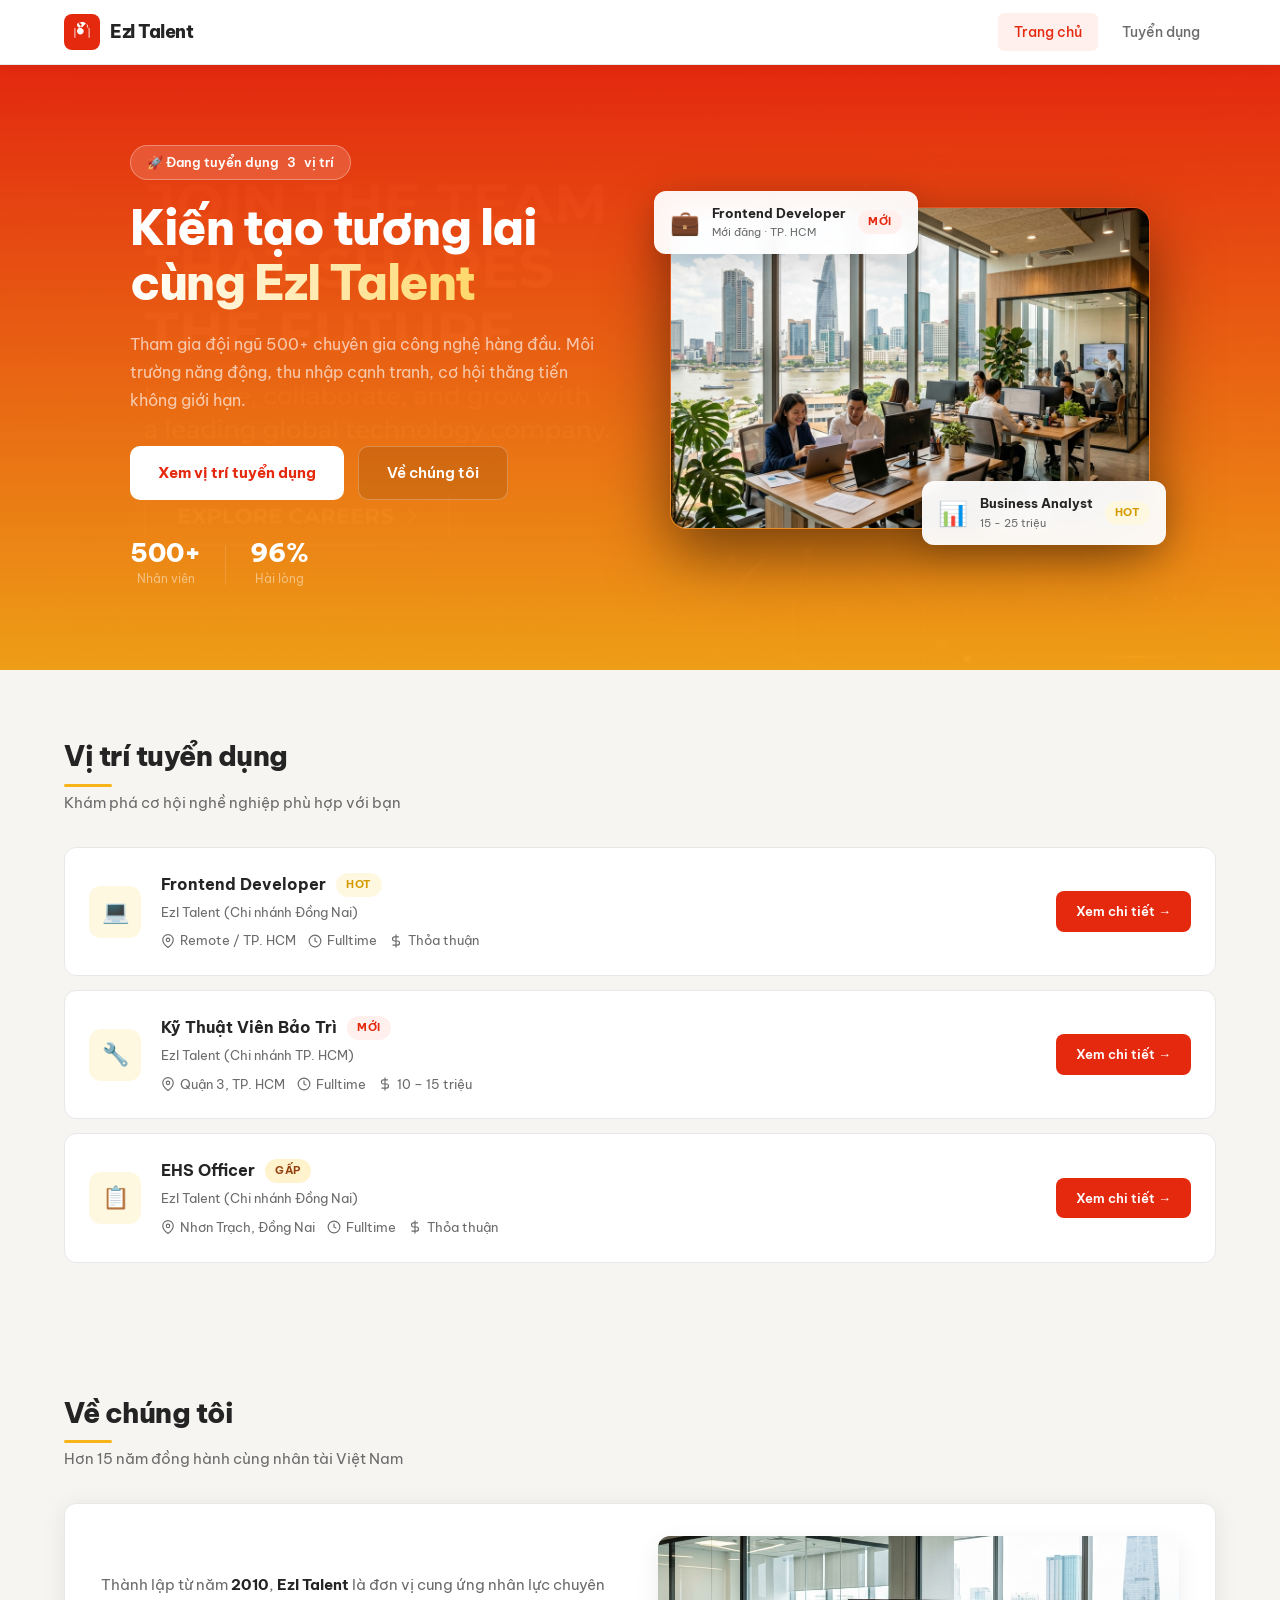
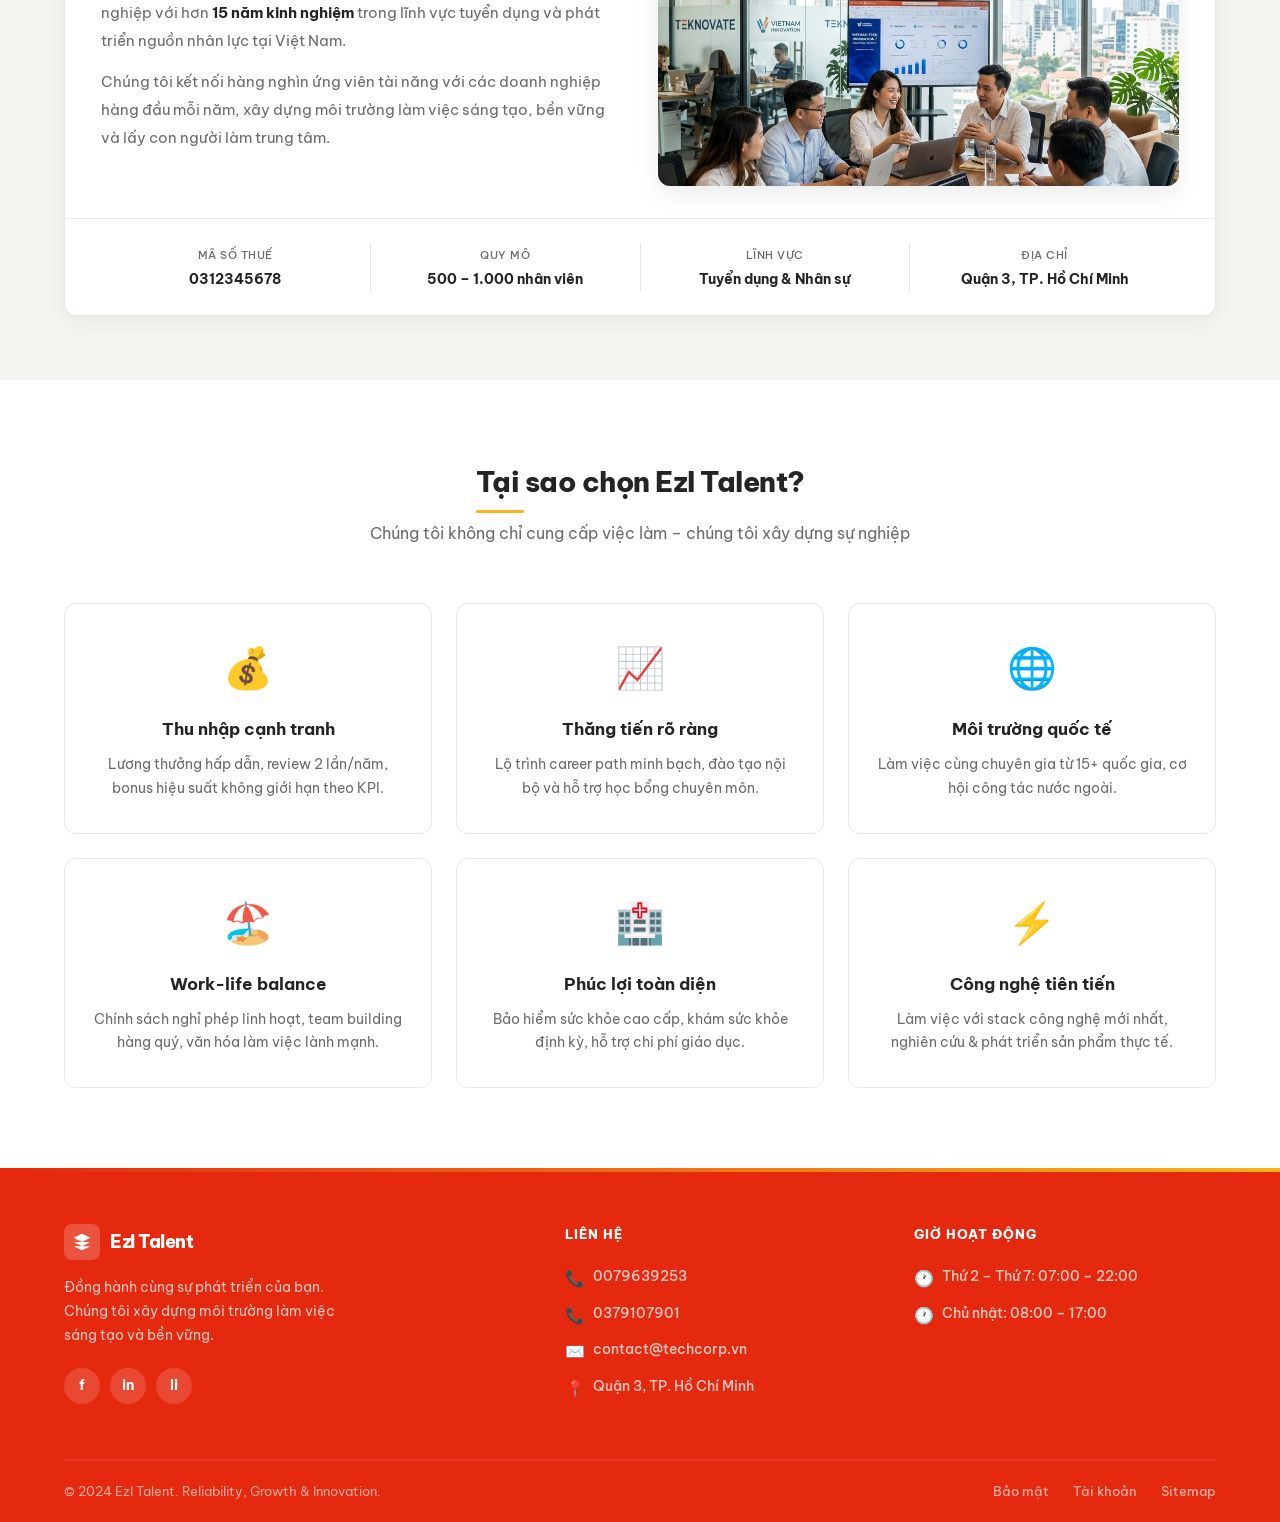
==== commit 746f3eb0: "Remove stats-bar space between banner and jobs section" ====
--- a/index.html
+++ b/index.html
@@ -67,7 +67,7 @@
   </div>
 </section>
 
-<!-- STATS BAR -->
+<!-- STATS BAR
 <section class="stats-bar">
   <div class="container stats-grid">
     <div class="stat-item">
@@ -91,6 +91,7 @@
     </div>
   </div>
 </section>
+-->
 
 
 
--- a/home.css
+++ b/home.css
@@ -761,11 +761,14 @@
   }
 
   .about-highlights {
+    display: grid;
+    grid-template-columns: 1fr 1fr;
     gap: 20px;
-  }
-
-  .about-hl-num {
-    font-size: 24px;
+    padding: 20px;
+  }
+
+  .about-hl-divider {
+    display: none;
   }
 
   /* Why section */
@@ -813,4 +816,9 @@
   .jobs-section {
     padding: 32px 0;
   }
-}
+
+  .about-highlights {
+    grid-template-columns: 1fr;
+    gap: 16px;
+  }
+}
